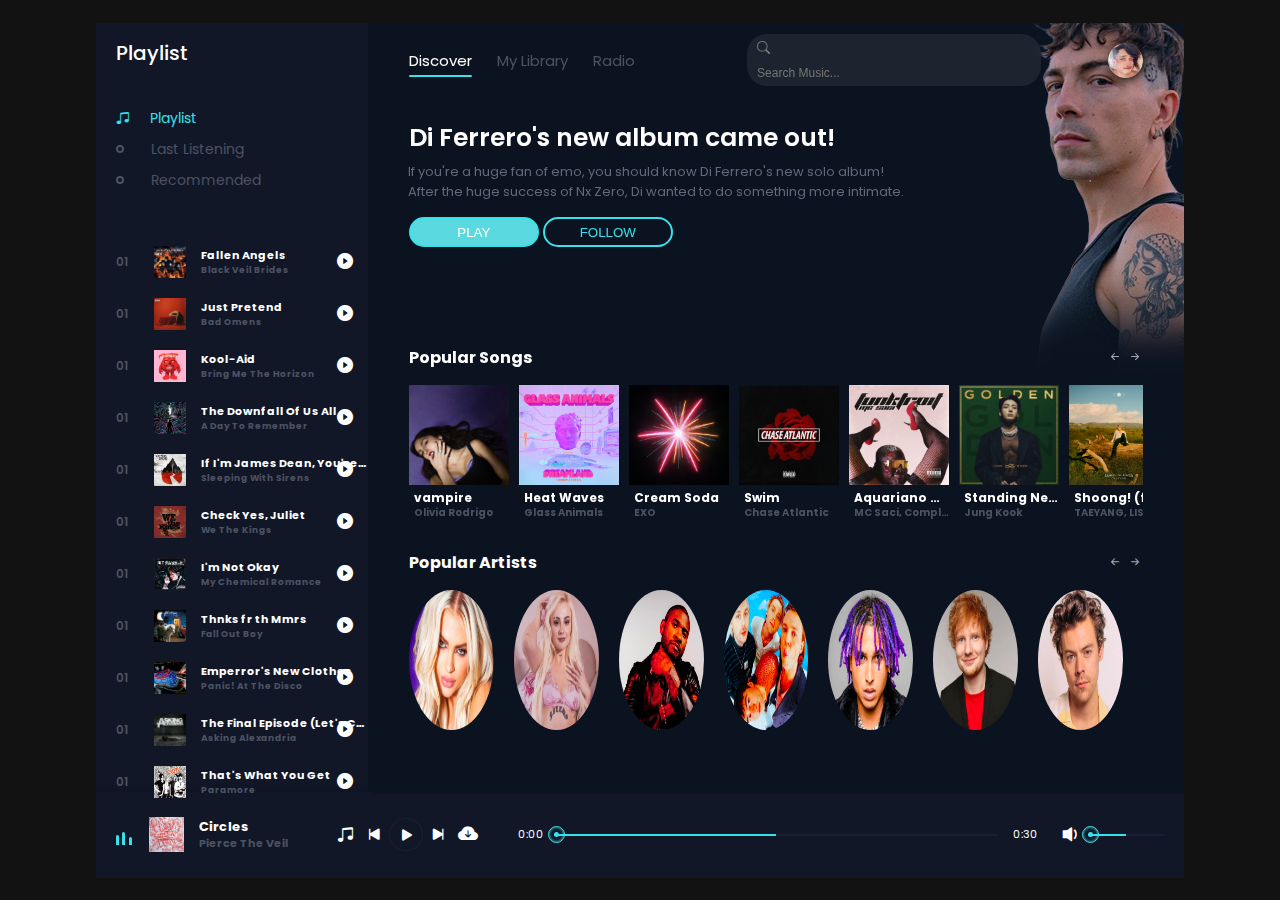
==== index.html @ b05f4ef6 "releasing my first version only with visuals HTML/CSS" ====
<!DOCTYPE html>
<html lang="en">
<head>
    <meta charset="UTF-8">
    <meta name="viewport" content="width=device-width, initial-scale=1.0">
    <link rel="stylesheet" href="https://cdn.jsdelivr.net/npm/bootstrap-icons@1.11.3/font/bootstrap-icons.min.css">
    <link rel="stylesheet" href="style.css">
    <title>Music App</title>
</head>
<body>
        <header>
            <div class="menu_side">
                <h1>Playlist</h1>
                <div class="playlist">
                    <h4 class="active"><span></span><i class="bi bi-music-note-beamed"></i> Playlist</h4>
                    <h4><span></span><i class="bi bi-music-note-beamed"></i> Last Listening</h4>
                    <h4><span></span><i class="bi bi-music-note-beamed"></i> Recommended</h4>
                </div>
                <div class="menu_song">
                    <li class="songItem">
                        <span>01</span>
                        <img src="img/song_1.jpeg" alt="">
                        <h5>Fallen Angels <br>
                            <div class="subtitle">Black Veil Brides</div>
                        </h5>
                        <i class="bi playListPlay bi-play-circle-fill" id="1"></i>
                    </li>
                    <li class="songItem">
                        <span>01</span>
                        <img src="img/song_2.jpeg" alt="">
                        <h5>Just Pretend <br>
                            <div class="subtitle">Bad Omens</div>
                        </h5>
                        <i class="bi playListPlay bi-play-circle-fill" id="2"></i>
                    </li>
                    <li class="songItem">
                        <span>01</span>
                        <img src="img/song_5.webp" alt="">
                        <h5>Kool-Aid <br>
                            <div class="subtitle">Bring Me The Horizon</div>
                        </h5>
                        <i class="bi playListPlay bi-play-circle-fill" id="2"></i>
                    </li>
                    <li class="songItem">
                        <span>01</span>
                        <img src="img/song_6.jpg" alt="">
                        <h5>The Downfall Of Us All <br>
                            <div class="subtitle">A Day To Remember</div>
                        </h5>
                        <i class="bi playListPlay bi-play-circle-fill" id="2"></i>
                    </li>
                    <li class="songItem">
                        <span>01</span>
                        <img src="img/song_7.jpeg" alt="">
                        <h5>If I'm James Dean, You're Audrey Hepburn <br>
                            <div class="subtitle">Sleeping With Sirens</div>
                        </h5>
                        <i class="bi playListPlay bi-play-circle-fill" id="2"></i>
                    </li>
                    <li class="songItem">
                        <span>01</span>
                        <img src="img/song_8.jpg" alt="">
                        <h5>Check Yes, Juliet <br>
                            <div class="subtitle">We The Kings</div>
                        </h5>
                        <i class="bi playListPlay bi-play-circle-fill" id="2"></i>
                    </li>
                    <li class="songItem">
                        <span>01</span>
                        <img src="img/song_9.jpg" alt="">
                        <h5>I'm Not Okay <br>
                            <div class="subtitle">My Chemical Romance</div>
                        </h5>
                        <i class="bi playListPlay bi-play-circle-fill" id="2"></i>
                    </li>
                    <li class="songItem">
                        <span>01</span>
                        <img src="img/song_10.jpeg" alt="">
                        <h5>Thnks fr th Mmrs <br>
                            <div class="subtitle">Fall Out Boy</div>
                        </h5>
                        <i class="bi playListPlay bi-play-circle-fill" id="2"></i>
                    </li>
                    <li class="songItem">
                        <span>01</span>
                        <img src="img/song_11.jpeg" alt="">
                        <h5>Emperror's New Clothes <br>
                            <div class="subtitle">Panic! At The Disco</div>
                        </h5>
                        <i class="bi playListPlay bi-play-circle-fill" id="2"></i>
                    </li>
                    <li class="songItem">
                        <span>01</span>
                        <img src="img/song_12.jpg" alt="">
                        <h5>The Final Episode (Let's Change The Channel) <br>
                            <div class="subtitle">Asking Alexandria</div>
                        </h5>
                        <i class="bi playListPlay bi-play-circle-fill" id="2"></i>
                    </li>
                    <li class="songItem">
                        <span>01</span>
                        <img src="img/song_13.jpg" alt="">
                        <h5>That's What You Get <br>
                            <div class="subtitle">Paramore</div>
                        </h5>
                        <i class="bi playListPlay bi-play-circle-fill" id="2"></i>
                    </li>
                    <li class="songItem">
                        <span>01</span>
                        <img src="img/song_14.jpg" alt="">
                        <h5>I Miss You <br>
                            <div class="subtitle">Blink-182</div>
                        </h5>
                        <i class="bi playListPlay bi-play-circle-fill" id="2"></i>
                    </li>
                    <li class="songItem">
                        <span>01</span>
                        <img src="img/song_15.jpg" alt="">
                        <h5>Weightless <br>
                            <div class="subtitle">All Time Low</div>
                        </h5>
                        <i class="bi playListPlay bi-play-circle-fill" id="2"></i>
                    </li>
                    <li class="songItem">
                        <span>01</span>
                        <img src="img/song_16.png" alt="">
                        <h5>Boom! <br>
                            <div class="subtitle">Simple Plan</div>
                        </h5>
                        <i class="bi playListPlay bi-play-circle-fill" id="2"></i>
                    </li>
                    <li class="songItem">
                        <span>01</span>
                        <img src="img/song_17.jpeg" alt="">
                        <h5>Eu Nunca Fui Embora <br>
                            <div class="subtitle">Fresno</div>
                        </h5>
                        <i class="bi playListPlay bi-play-circle-fill" id="2"></i>
                    </li>
                    <li class="songItem">
                        <span>01</span>
                        <img src="img/song_18.jpg" alt="">
                        <h5>The Drug In Me Is You <br>
                            <div class="subtitle">Falling In Reverse</div>
                        </h5>
                        <i class="bi playListPlay bi-play-circle-fill" id="2"></i>
                    </li>
                    <li class="songItem">
                        <span>01</span>
                        <img src="img/song_19.jpg" alt="">
                        <h5>Lost in Echoes <br>
                            <div class="subtitle">Caskets</div>
                        </h5>
                        <i class="bi playListPlay bi-play-circle-fill" id="2"></i>
                    </li>
                    <li class="songItem">
                        <span>01</span>
                        <img src="img/song_20.jpg" alt="">
                        <h5>F.U <br>
                            <div class="subtitle">Avril Lavigne</div>
                        </h5>
                        <i class="bi playListPlay bi-play-circle-fill" id="2"></i>
                    </li>
                    <li class="songItem">
                        <span>01</span>
                        <img src="img/song_21.jpg" alt="">
                        <h5>Lost <br>
                            <div class="subtitle">Linkin Park</div>
                        </h5>
                        <i class="bi playListPlay bi-play-circle-fill" id="2"></i>
                    </li>
                    <li class="songItem">
                        <span>01</span>
                        <img src="img/song_22.jpeg" alt="">
                        <h5>Holiday <br>
                            <div class="subtitle">Green Day</div>
                        </h5>
                        <i class="bi playListPlay bi-play-circle-fill" id="2"></i>
                    </li>
                </div>
            </div>


            <div class="song_side">
                <nav>
                    <ul>
                        <li>Discover<span></span></li>
                        <li>My Library</li>
                        <li>Radio</li>
                    </ul>
                    <div class="search">
                        <i class="bi bi-search"></i>
                        <input type="text" placeholder="Search Music...">
                    </div>
                    <div class="user">
                        <img src="img/user.png" alt="">
                    </div>
                </nav>
                <div class="content">
                    <h1>Di Ferrero's new album came out! </h1>
                    <p>If you're a huge fan of emo, you should know
                       Di Ferrero's new solo album! <br>
                       After the huge success of Nx Zero, Di wanted to 
                       do something more intimate.
                    </p>
                    <div class="buttons">
                        <button>PLAY</button>
                        <button>FOLLOW</button>
                    </div>
                </div>

                <div class="popular_song">
                    <div class="h4">
                        <h4>Popular Songs</h4>
                        <div class="btn_s">
                            <i class="bi bi-arrow-left-short"></i>
                            <i class="bi bi-arrow-right-short"></i>
                        </div>
                    </div>
                    <div class="pop_song">
                        <li class="songItem">
                            <div class="img_play">                               
                                <img src="img/ps_1.jpg" alt="">
                                <i class="bi playListPlay bi-play-circle-fill" id="2"></i>
                            </div>
                            <h5>vampire<br>
                                <div class="subtitle">Olivia Rodrigo</div>
                            </h5>
                        </li>
                        <li class="songItem">
                            <div class="img_play">                               
                                <img src="img/ps_2.jpeg" alt="">
                                <i class="bi playListPlay bi-play-circle-fill" id="2"></i>
                            </div>
                            <h5>Heat Waves<br>
                                <div class="subtitle">Glass Animals</div>
                            </h5>
                        </li>
                        <li class="songItem">
                            <div class="img_play">                               
                                <img src="img/ps_3.jpg" alt="">
                                <i class="bi playListPlay bi-play-circle-fill" id="2"></i>
                            </div>
                            <h5>Cream Soda <br>
                                <div class="subtitle">EXO</div>
                            </h5>
                        </li>
                        <li class="songItem">
                            <div class="img_play">                               
                                <img src="img/ps_4.jpeg" alt="">
                                <i class="bi playListPlay bi-play-circle-fill" id="2"></i>
                            </div>
                            <h5>Swim<br>
                                <div class="subtitle">Chase Atlantic</div>
                            </h5>
                        </li>
                        <li class="songItem">
                            <div class="img_play">                               
                                <img src="img/ps_5.jpg" alt="">
                                <i class="bi playListPlay bi-play-circle-fill" id="2"></i>
                            </div>
                            <h5>Aquariano Nato<br>
                                <div class="subtitle">MC Saci, Complexo dos Hits, DJ Sammer, Mc Pretchako</div>
                            </h5>
                        </li>
                        <li class="songItem">
                            <div class="img_play">                               
                                <img src="img/ps_6.jpg" alt="">
                                <i class="bi playListPlay bi-play-circle-fill" id="2"></i>
                            </div>
                            <h5>Standing Next to You<br>
                                <div class="subtitle">Jung Kook</div>
                            </h5>
                        </li>
                        <li class="songItem">
                            <div class="img_play">                               
                                <img src="img/ps_7.jpeg" alt="">
                                <i class="bi playListPlay bi-play-circle-fill" id="2"></i>
                            </div>
                            <h5>Shoong! (feat LISA of BLACKPINK)<br>
                                <div class="subtitle">TAEYANG, LISA</div>
                            </h5>
                        </li>
                        <li class="songItem">
                            <div class="img_play">                               
                                <img src="img/ps_8.jpg" alt="">
                                <i class="bi playListPlay bi-play-circle-fill" id="2"></i>
                            </div>
                            <h5>Poeira Estelar<br>
                                <div class="subtitle">Fresno</div>
                            </h5>
                        </li>
                        <li class="songItem">
                            <div class="img_play">                               
                                <img src="img/ps_9.jpeg" alt="">
                                <i class="bi playListPlay bi-play-circle-fill" id="2"></i>
                            </div>
                            <h5>Don't Go Insane<br>
                                <div class="subtitle">DPR IAN</div>
                            </h5>
                        </li>
                        <li class="songItem">
                            <div class="img_play">                               
                                <img src="img/song_2.jpeg" alt="">
                                <i class="bi playListPlay bi-play-circle-fill" id="2"></i>
                            </div>
                            <h5>Like A Villain<br>
                                <div class="subtitle">Bad Omens</div>
                            </h5>
                        </li>
                        <li class="songItem">
                            <div class="img_play">                               
                                <img src="img/song_22.jpeg" alt="">
                                <i class="bi playListPlay bi-play-circle-fill" id="2"></i>
                            </div>
                            <h5>Holiday <br>
                                <div class="subtitle">Green Day</div>
                            </h5>
                        </li>
                        <li class="songItem">
                            <div class="img_play">                               
                                <img src="img/song_22.jpeg" alt="">
                                <i class="bi playListPlay bi-play-circle-fill" id="2"></i>
                            </div>
                            <h5>Holiday <br>
                                <div class="subtitle">Green Day</div>
                            </h5>
                        </li>
                        <li class="songItem">
                            <div class="img_play">                               
                                <img src="img/song_22.jpeg" alt="">
                                <i class="bi playListPlay bi-play-circle-fill" id="2"></i>
                            </div>
                            <h5>Holiday <br>
                                <div class="subtitle">Green Day</div>
                            </h5>
                        </li>
                        <li class="songItem">
                            <div class="img_play">                               
                                <img src="img/song_22.jpeg" alt="">
                                <i class="bi playListPlay bi-play-circle-fill" id="2"></i>
                            </div>
                            <h5>Holiday <br>
                                <div class="subtitle">Green Day</div>
                            </h5>
                        </li>
                    </div>
                </div>
                <div class="popular_artists">
                    <div class="h4">
                        <h4>Popular Artists</h4>
                        <div class="btn_s">
                            <i class="bi bi-arrow-left-short"></i>
                            <i class="bi bi-arrow-right-short"></i>
                        </div>
                    </div>
                    <div class="item">
                        <li>
                            <img src="img/a_1.jpeg.png" alt="">
                        </li>
                        <li>
                            <img src="img/a_2.jpg.png" alt="">
                        </li>
                        <li>
                            <img src="img/a_3.jpg" alt="">
                        </li>
                        <li>
                            <img src="img/a_4.png" alt="">
                        </li>
                        <li>
                            <img src="img/a_5.png" alt="">
                        </li>
                        <li>
                            <img src="img/a_6.png" alt="">
                        </li>
                        <li>
                            <img src="img/a_7.png" alt="">
                        </li>
                    </div>
                </div>
            </div>



            <div class="master_play">
                <div class="wave">
                   <div class="wave1"></div> 
                   <div class="wave1"></div> 
                   <div class="wave1"></div> 
                </div>
                <img src="img/song_26.jpg" alt="" id="poster_master_play">
                <h5 id="title">
                    Circles
                    <div class="subtitle">Pierce The Veil</div>
                </h5>
                <div class="icon">
                    <i class="bi shuffle bi-music-note-beamed">next</i>
                    <i class="bi bi-skip-start-fill"></i>
                    <i class="bi bi-play-fill"></i>
                    <i class="bi bi-skip-end-fill"></i>
                    <i class="bi bi-cloud-arrow-down-fill" id="download_music"></i>
                </div>
                <span id="currentStart">0:00</span>
                <div class="bar">
                    <input type="range" id="seek" min="0" max="100">
                    <div class="bar2" id="bar2"></div>
                    <div class="dot"></div>
                </div>
                <span id="currentEnd">0:30</span>
                <div class="vol">
                    <i class="bi bi-volume-down-fill" id="vol_icon"></i>
                    <input type="range" min="0" max="100" id="vol">
                    <div class="vol_bar"></div>
                    <div class="dot" id="vol_dot"></div>
                </div>
            </div>

        </header>
        <script src="app.js"></script>
</body>
</html>
---- style.css ----
/* Google Font 'Poppins' */

@import url('https://fonts.googleapis.com/css2?family=Poppins:ital,wght@0,100;0,200;0,300;0,400;0,500;0,600;0,700;0,800;0,900;1,100;1,200;1,300;1,400;1,500;1,600;1,700;1,800;1,900&display=swap');
* {
    padding: 0;
    margin: 0;
    box-sizing: border-box;
}

body {
    font-family: 'Poppins', sans-serif;
    width: 100%;
    height: 100vh;
    background: #121213;
    display: grid;
    place-items: center;
}

header {
    position: relative;
    width: 85%;
    height: 95%;
    /* border: 1px solid #fff; */
    display: flex;
    flex-wrap: wrap;
    overflow: hidden;
}

header .menu_side, .song_side {
    width: 25%;
    height: 90%;
    /* border: 1px solid #fff; */
    background: #111727;
    box-shadow: 5px 0px 2px #090f1f;
    color: #fff;
}

header .song_side {
    width: 75%;
    background: #0b1320;
}

header .master_play {
    width: 100%;
    height: 10%;
    /* border: 1px solid #fff; */
    background: #111727;
    box-shadow: 0px 3px 8px #090f1f;
}

header .menu_side h1 {
    font-size: 20px;
    margin: 15px 0px 0px 20px;
    font-weight: 500;
}

header .menu_side .playlist {
    margin: 40px 0px 0px 20px;
}

header .menu_side .playlist h4 {
    font-size: 14px;
    font-weight: 400;
    padding-bottom: 10px;
    color: #4c5262;
    cursor: pointer;
    display: flex;
    align-items: center;
    transition: .3s linear;
}

header .menu_side .playlist h4:hover {
    color: #fff;
}

header .menu_side .playlist h4 span {
    position: relative;
    margin-right: 35px;
}

header .menu_side .playlist h4 span::before {
    content: '';
    position: absolute;
    width: 4px;
    height: 4px;
    border: 2px solid #4c5262;
    border-radius: 50%;
    top: -4px;
    transition: .3s linear;
}

header .menu_side .playlist h4:hover span::before {
   border: 2px solid #fff;
}

header .menu_side .playlist h4 .bi {
   display: none;
}

header .menu_side .playlist .active {
   color: #36e2ec;
}

header .menu_side .playlist .active span {
   display: none;
}

header .menu_side .playlist .active .bi {
   display: flex;
   margin-right: 20px;
}

header .menu_side .menu_song {
   width: 100%;
   height: 560px;
   /* border: 1px solid #fff; */
   margin-top: 40px;
   overflow: auto;
}

header .menu_side .menu_song::-webkit-scrollbar {
    display: none;
}

header .menu_side .menu_song li {
   list-style-type: none;
   position: relative;
   padding: 5px 0px 5px 20px;
   display: flex;
   align-items: center;
   margin-bottom: 10px;
   cursor: pointer;
   transition: .3s linear;
}

header .menu_side .menu_song li:hover {
    background: rgb(105, 105, 105, .1);
}

header .menu_side .menu_song li span {
    font-size: 12px;
    font-weight: 600;
    color: #4c5262;
}

header .menu_side .menu_song li img {
    width: 32px;
    height: 32px;
    margin-left: 25px;
}

header .menu_side .menu_song li h5 {
    font-size: 11px;
    margin-left: 15px;
    width: 170px;
    /* border: 1px solid #fff; */
    overflow: hidden;
    text-overflow: ellipsis;
    white-space: nowrap;
}

header .menu_side .menu_song li h5 .subtitle {
    font-size: 9px;
    color: #4c5262;
}

header .menu_side .menu_song li .bi {
    position: absolute;
    right: 15px;
}

header .master_play {
    display: flex;
    align-items: center;
    padding: 0px 20px;
}

header .master_play .wave {
    width: 30px;
    height: 30px;
    /* border: 1px solid #fff; */
    padding-bottom: 5px;
    display: flex;
    align-items: flex-end;
    margin-right: 10px;
}

header .master_play .wave .wave1 {
    width: 3px ;
    height: 10px;
    background: #36e2ec;
    margin-right: 3px;
    border-radius: 10px 10px 0px 0px;
    animation: unset;
}

header .master_play .wave .wave1:nth-child(2) {
    height: 13px;
    margin-right: 3.5px;
    animation-delay: .4s;
}

header .master_play .wave .wave1:nth-child(3) {
    height: 8px;
    animation-delay: .8s;
}


/* javascript classes */

header .master_play .active1 .wave1 {
    animation: wave .5s linear infinite;
}

header .master_play .active1 .wave1:nth-child(2) {
    animation-delay: .4s;
}

header .master_play .active1 .wave1:nth-child(3) {
    animation-delay: .8s;
}

@keyframes wave {
    0% {
        height: 10px;
    }
    50% {
        height: 15px;
    }
    100% {
        height: 10px;
    }
}

header .master_play img {
    width: 35px;
    height: 35px;
}

header .master_play h5 {
   width: 130px;
   /* border: 1px solid #fff; */
   margin-left: 15px;
   color: #fff;
   line-height: 17px;
   overflow: hidden;
   text-overflow: ellipsis;
   white-space: nowrap;
   font-size: 13px;
}

header .master_play h5 .subtitle {
    font-size: 11px;
    color: #4c5262;
    width: 100%;
    overflow: hidden;
    text-overflow: ellipsis;
    white-space: nowrap;
}

header .master_play .icon {
    font-size: 20px;
    color: #fff;
    margin: 0px 20px 0px 40px;
    outline: none;
    display: flex;
    align-items: center;
}

header .master_play .icon .bi {
    cursor: pointer;
    outline: none;
}

header .master_play .icon .shuffle {
    font-size: 17px;
    margin-right: 10px;
    width: 17px;
    overflow: hidden;
    display: flex;
    align-items: center;
}

header .master_play .icon #download_music {
    font-size: 20px;
    margin-left: 10px;
}

header .master_play .icon .bi:nth-child(3) {
    border: 1px solid rgba(124, 124, 124, 0.1);
    border-radius: 50%;
    padding: 1px 5px 0px 7px;
    margin: 0px 5px;
}

header .master_play span {
    color: #fff;
    width: 32px;
    /* border: 1px solid #fff; */
    font-size: 11px;
    font-weight: 400;
}

header .master_play #currentStart {
    margin: 0px 0px 0px 20px;
}

header .master_play .bar {
    position: relative;
    width: 56%;
    height: 2px;
    background: rgb(105, 105, 105, .1);
    margin: 0px 15px 0px 10px;
}

header .master_play .bar .bar2 {
    position: absolute;
    background: #36e2ec;
    width: 50%;
    height: 100%;
    top: 0;
    transition: 1s linear;
}

header .master_play .bar .dot {
    position: absolute;
    width: 5px;
    height: 5px;background: #36e2ec;
    border-radius: 50%;
    left: 0%;
    top: -1.5px;
    transition: 1s linear;
}

header .master_play .bar .dot::before {
    content: '';
    position: absolute;
    width: 15px;
    height: 15px;
    border: 1px solid #36e2ec;
    border-radius: 50%;
    left: -6.5px;
    top: -6.3px;
    box-shadow: inset 0px 0px 3px #36e2ec;   
}

header .master_play .bar input {
    position: absolute;
    width: 100%;
    top: -7px;
    left: 0;
    cursor: pointer;
    z-index: 99999999;
    /* transition: 3s linear;   */
    opacity: 0;
}

header .master_play .vol {
    position: relative;
    width: 100px;
    height: 2px;
    background: rgb(105, 105, 170, .1);
    margin-left: 50px;
}

header .master_play .vol .bi {
    position: absolute;
    color: #fff;
    font-size: 25px;
    top: -17px;
    left: -30px;
}

header .master_play .vol input {
    position: absolute;
    width: 100%;
    top: -8px;
    left: 0;
    cursor: pointer;
    z-index: 99999999;
    opacity: 0;
}

header .master_play .vol .vol_bar {
    position: absolute;
    background: #36e2ec;
    width: 50%;
    height: 100%;
    top: 0;
    transition: 1s linear;
}

header .master_play .vol .dot {
    position: absolute;
    width: 5px;
    height: 5px;background: #36e2ec;
    border-radius: 50%;
    left: 0%;
    top: -1.5px;
    transition: 1s linear;
}

header .master_play .vol .dot::before {
    content: '';
    position: absolute;
    width: 15px;
    height: 15px;
    border: 1px solid #36e2ec;
    border-radius: 50%;
    left: -6px;
    top: -6.3px;
    box-shadow: inset 0px 0px 3px #36e2ec;
}
header .song_side {
    z-index: 2;
}

header .song_side::before {
    content: '';
    position: absolute;
    width: 100%;
    height: 350px;
    background: url('img/bbg.png');
    z-index: -1;
}

header .song_side nav {
    width: 90%;
    height: 10%;
    /* border: 1px solid #fff; */
    margin: auto;
    display: flex;
    align-items: center;
    justify-content: space-between;
}

header .song_side nav ul {
    display: flex;
    
}

header .song_side nav ul li {
    list-style: none;
    position: relative;
    font-size: 15px;
    color: #4c5262;
    margin-right: 25px;
    cursor: pointer;
    transition: .3s linear;
}

header .song_side nav ul li:hover {
    color: #fff;
}

header .song_side nav ul li:nth-child(1) {
    color: #fff;
}

header .song_side nav ul li span {
    position: absolute;
    width: 100%;
    height: 2.5px;
    background: #36e2ec;
    bottom: -5px;
    left: 0;
    border-radius: 20px;
}

header .song_side nav .search {
    position: relative;
    width: 40%;
    padding: 1px 10px;
    border-radius: 20px;
    /* border: 1px solid #fff; */
    color: gray;
    bottom: 1.5px;
}

header .song_side nav .search::before {
    content: '';
    position: absolute;
    width: 100%;
    height: 100%;
    background: rgb(184, 184, 184, .1);
    border-radius: 20px;
    backdrop-filter: blur(5px);
    z-index: -1;
}

header .song_side nav .search .bi {
    font-size: 13px;
    padding: 3px 0px 0px 10px;
}

header .song_side nav .search input {
    width: 380px;
    background: none;
    border: none;
    outline: none;
    padding: 0px 10px;
    color: #fff;
    font-size: 12px;
}

header .song_side nav .user {
    position: relative;
    width: 35px;
    height: 35px;
    /* border: 1px solid #fff; */
    border-radius: 50%;
    cursor: pointer;
}

header .song_side nav .user img {
    width: 100%;
    height: 100%;
    border-radius: 50%;
    box-shadow: 2px 2px 8px #121213;
}

header .song_side .content {
    width: 90%;
    height: 30%;
    /* border: 1px solid #fff; */
    margin: auto;
    padding-top: 20px;
}

header .song_side .content h1 {
    font-size: 25px;
    font-weight: 600;
}

header .song_side .content p {
    font-size: 13px;
    font-weight: 400;
    color: #62697c;
    margin: 5px;
    margin-left: -0.5px;
}

header .song_side .content .buttons {
    margin-top: 15px;   
}

header .song_side .content .buttons button {
    width: 130px;
    height: 30px;
    border: 2px solid #36e2ec;
    outline: none;
    border-radius: 20px;
    background: #5adae0;
    color: #fff;
    cursor: pointer;
    transition: .3s linear;
}

header .song_side .content .buttons button:hover {
    background: none;
    color: #36e2ec;
}

header .song_side .content .buttons button:nth-child(2) {
    background: none;
    color: #36e2ec;
}

header .song_side .content .buttons button:nth-child(2):hover {
    background: #36e2ec;
    color: #fff;
}

header .song_side .popular_song {
    width: 90%;
    height: auto;
    margin:auto;
    margin-top: 15px;
    /* border: 1px solid #fff; */
}

header .song_side .popular_song .h4 {
    display: flex;
    align-items: center;
    justify-content: space-between;
}

header .song_side .popular_song .h4 .bi {
    color: #a4a8b4;
    cursor: pointer;
    transition: .3s linear;
}

header .song_side .popular_song .h4 .bi:hover {
    color: #fff;
}

header .song_side .popular_song .pop_song {
    width: 100%;
    height: 150px;
    margin-top: 15px;
    display: flex;
    /* border: 1px solid #fff; */
    overflow: auto;
    scroll-behavior: smooth;
}

header .song_side .popular_song .pop_song::-webkit-scrollbar {
    display: none;
}

header .song_side .popular_song .pop_song li {
    min-width: 100px;
    height: 140px;
    list-style-type: none;
    margin-right: 10px;
    transition: .3s linear;
}

header .song_side .popular_song .pop_song li:hover {
    background: rgb(105, 105, 170, .1);
}

header .song_side .popular_song .pop_song li .img_play {
    position: relative;
    width: 100px;
    height: 100px;
    display: flex;
    align-items: center;
    justify-content: center;
}

header .song_side .popular_song .pop_song li .img_play img {
    width: 100%;
    height: 100%;
}

header .song_side .popular_song .pop_song li .img_play .bi {
    position: absolute;
    font-size: 20px;
    cursor: pointer;
    transition: .3s linear;
    opacity: 0;
}

header .song_side .popular_song .pop_song li:hover .img_play .bi {
    opacity: 1;
}

header .song_side .popular_song .pop_song li h5 {
    padding: 5px 0px 0px 5px;
    line-height: 15px;
    font-size: 12px;
    width: 100px;
    overflow: hidden;
    white-space: nowrap;
    text-overflow: ellipsis;
}

header .song_side .popular_song .pop_song li h5 .subtitle {
    font-size: 10px;
    overflow: hidden;
    white-space: nowrap;
    text-overflow: ellipsis;
    color: #4c5262;
}

header .song_side .popular_artists {
    width: 90%;
    height: auto;
    /* border: 1px solid #fff; */
    margin: auto;
    margin-top: 15px;
}

header .song_side .popular_artists .h4 {
    display: flex;
    align-items: center;
    justify-content: space-between;
}

header .song_side .popular_artists .h4 .bi {
    color: #a4a8b4;
    cursor: pointer;
    transition: .3s linear;
}

header .song_side .popular_artists .h4 .bi:hover {
    color: #fff;
}

header .song_side .popular_artists .item {
    width: 100%;
    height: 150px;
    margin-top: 15px;
    display: flex;
    overflow: auto;
    /* border: 1px solid #fff; */
    scroll-behavior: smooth;
}

header .song_side .popular_artists .item::-webkit-scrollbar {
    display: none;
}

header .song_side .popular_artists .item li {
    list-style-type: none;
    position: relative;
    width: 140px;
    height: 140px;
    border-radius: 50%;
    margin-right: 20px;
    cursor: pointer;
}

header .song_side .popular_artists .item li img {
    width: 100%;
    height: 100%;
    border-radius: 50%;
}
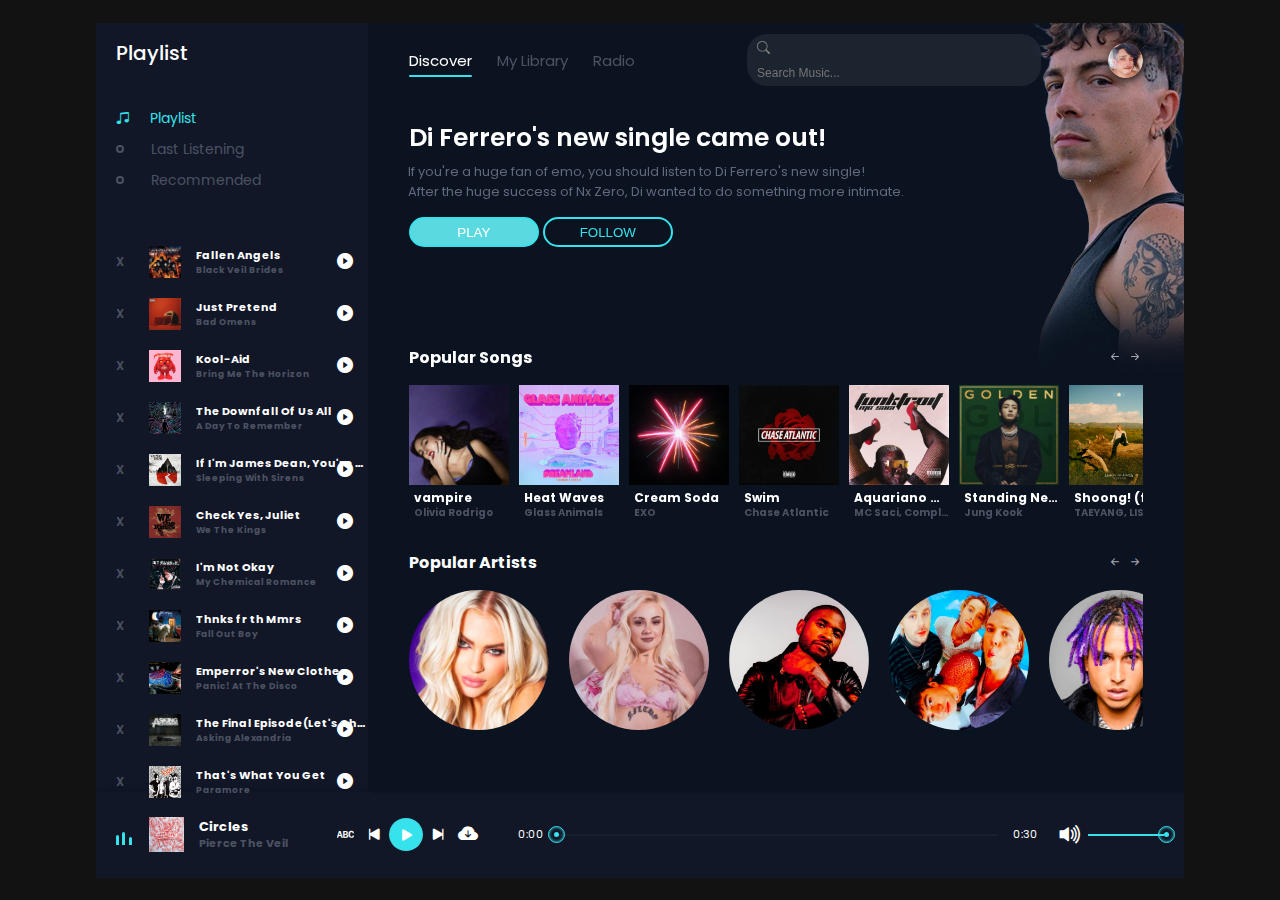
==== commit 8fcae05e: "adding interactions to music broadcaster layout and a new home screen with login and register forms" ====
--- a/index.html
+++ b/index.html
@@ -5,7 +5,7 @@
     <meta name="viewport" content="width=device-width, initial-scale=1.0">
     <link rel="stylesheet" href="https://cdn.jsdelivr.net/npm/bootstrap-icons@1.11.3/font/bootstrap-icons.min.css">
     <link rel="stylesheet" href="style.css">
-    <title>Music App</title>
+    <title>Web Player</title>
 </head>
 <body>
         <header>
@@ -18,164 +18,164 @@
                 </div>
                 <div class="menu_song">
                     <li class="songItem">
-                        <span>01</span>
-                        <img src="img/song_1.jpeg" alt="">
+                        <span>X</span>
+                        <img src="img/song_1.jpg" alt="">
                         <h5>Fallen Angels <br>
                             <div class="subtitle">Black Veil Brides</div>
                         </h5>
                         <i class="bi playListPlay bi-play-circle-fill" id="1"></i>
                     </li>
                     <li class="songItem">
-                        <span>01</span>
-                        <img src="img/song_2.jpeg" alt="">
+                        <span>X</span>
+                        <img src="img/song_2.jpg" alt="">
                         <h5>Just Pretend <br>
                             <div class="subtitle">Bad Omens</div>
                         </h5>
                         <i class="bi playListPlay bi-play-circle-fill" id="2"></i>
                     </li>
                     <li class="songItem">
-                        <span>01</span>
-                        <img src="img/song_5.webp" alt="">
+                        <span>X</span>
+                        <img src="img/song_3.jpg" alt="">
                         <h5>Kool-Aid <br>
                             <div class="subtitle">Bring Me The Horizon</div>
                         </h5>
-                        <i class="bi playListPlay bi-play-circle-fill" id="2"></i>
-                    </li>
-                    <li class="songItem">
-                        <span>01</span>
-                        <img src="img/song_6.jpg" alt="">
+                        <i class="bi playListPlay bi-play-circle-fill" id="3"></i>
+                    </li>
+                    <li class="songItem">
+                        <span>X</span>
+                        <img src="img/song_4.jpg" alt="">
                         <h5>The Downfall Of Us All <br>
                             <div class="subtitle">A Day To Remember</div>
                         </h5>
-                        <i class="bi playListPlay bi-play-circle-fill" id="2"></i>
-                    </li>
-                    <li class="songItem">
-                        <span>01</span>
-                        <img src="img/song_7.jpeg" alt="">
+                        <i class="bi playListPlay bi-play-circle-fill" id="4"></i>
+                    </li>
+                    <li class="songItem">
+                        <span>X</span>
+                        <img src="img/song_5.jpg" alt="">
                         <h5>If I'm James Dean, You're Audrey Hepburn <br>
                             <div class="subtitle">Sleeping With Sirens</div>
                         </h5>
-                        <i class="bi playListPlay bi-play-circle-fill" id="2"></i>
-                    </li>
-                    <li class="songItem">
-                        <span>01</span>
-                        <img src="img/song_8.jpg" alt="">
+                        <i class="bi playListPlay bi-play-circle-fill" id="5"></i>
+                    </li>
+                    <li class="songItem">
+                        <span>X</span>
+                        <img src="img/song_6.jpg" alt="">
                         <h5>Check Yes, Juliet <br>
                             <div class="subtitle">We The Kings</div>
                         </h5>
-                        <i class="bi playListPlay bi-play-circle-fill" id="2"></i>
-                    </li>
-                    <li class="songItem">
-                        <span>01</span>
-                        <img src="img/song_9.jpg" alt="">
+                        <i class="bi playListPlay bi-play-circle-fill" id="6"></i>
+                    </li>
+                    <li class="songItem">
+                        <span>X</span>
+                        <img src="img/song_7.jpg" alt="">
                         <h5>I'm Not Okay <br>
                             <div class="subtitle">My Chemical Romance</div>
                         </h5>
-                        <i class="bi playListPlay bi-play-circle-fill" id="2"></i>
-                    </li>
-                    <li class="songItem">
-                        <span>01</span>
-                        <img src="img/song_10.jpeg" alt="">
+                        <i class="bi playListPlay bi-play-circle-fill" id="7"></i>
+                    </li>
+                    <li class="songItem">
+                        <span>X</span>
+                        <img src="img/song_8.jpg" alt="">
                         <h5>Thnks fr th Mmrs <br>
                             <div class="subtitle">Fall Out Boy</div>
                         </h5>
-                        <i class="bi playListPlay bi-play-circle-fill" id="2"></i>
-                    </li>
-                    <li class="songItem">
-                        <span>01</span>
-                        <img src="img/song_11.jpeg" alt="">
+                        <i class="bi playListPlay bi-play-circle-fill" id="8"></i>
+                    </li>
+                    <li class="songItem">
+                        <span>X</span>
+                        <img src="img/song_9.jpg" alt="">
                         <h5>Emperror's New Clothes <br>
                             <div class="subtitle">Panic! At The Disco</div>
                         </h5>
-                        <i class="bi playListPlay bi-play-circle-fill" id="2"></i>
-                    </li>
-                    <li class="songItem">
-                        <span>01</span>
-                        <img src="img/song_12.jpg" alt="">
+                        <i class="bi playListPlay bi-play-circle-fill" id="9"></i>
+                    </li>
+                    <li class="songItem">
+                        <span>X</span>
+                        <img src="img/song_10.jpg" alt="">
                         <h5>The Final Episode (Let's Change The Channel) <br>
                             <div class="subtitle">Asking Alexandria</div>
                         </h5>
-                        <i class="bi playListPlay bi-play-circle-fill" id="2"></i>
-                    </li>
-                    <li class="songItem">
-                        <span>01</span>
-                        <img src="img/song_13.jpg" alt="">
+                        <i class="bi playListPlay bi-play-circle-fill" id="10"></i>
+                    </li>
+                    <li class="songItem">
+                        <span>X</span>
+                        <img src="img/song_11.jpg" alt="">
                         <h5>That's What You Get <br>
                             <div class="subtitle">Paramore</div>
                         </h5>
-                        <i class="bi playListPlay bi-play-circle-fill" id="2"></i>
-                    </li>
-                    <li class="songItem">
-                        <span>01</span>
-                        <img src="img/song_14.jpg" alt="">
+                        <i class="bi playListPlay bi-play-circle-fill" id="11"></i>
+                    </li>
+                    <li class="songItem">
+                        <span>X</span>
+                        <img src="img/song_12.jpg" alt="">
                         <h5>I Miss You <br>
                             <div class="subtitle">Blink-182</div>
                         </h5>
-                        <i class="bi playListPlay bi-play-circle-fill" id="2"></i>
-                    </li>
-                    <li class="songItem">
-                        <span>01</span>
-                        <img src="img/song_15.jpg" alt="">
+                        <i class="bi playListPlay bi-play-circle-fill" id="12"></i>
+                    </li>
+                    <li class="songItem">
+                        <span>X</span>
+                        <img src="img/song_13.jpg" alt="">
                         <h5>Weightless <br>
                             <div class="subtitle">All Time Low</div>
                         </h5>
-                        <i class="bi playListPlay bi-play-circle-fill" id="2"></i>
-                    </li>
-                    <li class="songItem">
-                        <span>01</span>
-                        <img src="img/song_16.png" alt="">
+                        <i class="bi playListPlay bi-play-circle-fill" id="13"></i>
+                    </li>
+                    <li class="songItem">
+                        <span>X</span>
+                        <img src="img/song_14.jpg" alt="">
                         <h5>Boom! <br>
                             <div class="subtitle">Simple Plan</div>
                         </h5>
-                        <i class="bi playListPlay bi-play-circle-fill" id="2"></i>
-                    </li>
-                    <li class="songItem">
-                        <span>01</span>
-                        <img src="img/song_17.jpeg" alt="">
+                        <i class="bi playListPlay bi-play-circle-fill" id="14"></i>
+                    </li>
+                    <li class="songItem">
+                        <span>X</span>
+                        <img src="img/song_15.jpg" alt="">
                         <h5>Eu Nunca Fui Embora <br>
                             <div class="subtitle">Fresno</div>
                         </h5>
-                        <i class="bi playListPlay bi-play-circle-fill" id="2"></i>
-                    </li>
-                    <li class="songItem">
-                        <span>01</span>
-                        <img src="img/song_18.jpg" alt="">
+                        <i class="bi playListPlay bi-play-circle-fill" id="15"></i>
+                    </li>
+                    <li class="songItem">
+                        <span>X</span>
+                        <img src="img/song_16.jpg" alt="">
                         <h5>The Drug In Me Is You <br>
                             <div class="subtitle">Falling In Reverse</div>
                         </h5>
-                        <i class="bi playListPlay bi-play-circle-fill" id="2"></i>
-                    </li>
-                    <li class="songItem">
-                        <span>01</span>
-                        <img src="img/song_19.jpg" alt="">
+                        <i class="bi playListPlay bi-play-circle-fill" id="16"></i>
+                    </li>
+                    <li class="songItem">
+                        <span>X</span>
+                        <img src="img/song_17.jpg" alt="">
                         <h5>Lost in Echoes <br>
                             <div class="subtitle">Caskets</div>
                         </h5>
-                        <i class="bi playListPlay bi-play-circle-fill" id="2"></i>
-                    </li>
-                    <li class="songItem">
-                        <span>01</span>
-                        <img src="img/song_20.jpg" alt="">
+                        <i class="bi playListPlay bi-play-circle-fill" id="17"></i>
+                    </li>
+                    <li class="songItem">
+                        <span>X</span>
+                        <img src="img/song_18.jpg" alt="">
                         <h5>F.U <br>
                             <div class="subtitle">Avril Lavigne</div>
                         </h5>
-                        <i class="bi playListPlay bi-play-circle-fill" id="2"></i>
-                    </li>
-                    <li class="songItem">
-                        <span>01</span>
-                        <img src="img/song_21.jpg" alt="">
+                        <i class="bi playListPlay bi-play-circle-fill" id="18"></i>
+                    </li>
+                    <li class="songItem">
+                        <span>X</span>
+                        <img src="img/song_19.jpg" alt="">
                         <h5>Lost <br>
                             <div class="subtitle">Linkin Park</div>
                         </h5>
-                        <i class="bi playListPlay bi-play-circle-fill" id="2"></i>
-                    </li>
-                    <li class="songItem">
-                        <span>01</span>
-                        <img src="img/song_22.jpeg" alt="">
+                        <i class="bi playListPlay bi-play-circle-fill" id="19"></i>
+                    </li>
+                    <li class="songItem">
+                        <span>X</span>
+                        <img src="img/song_20.jpg" alt="">
                         <h5>Holiday <br>
                             <div class="subtitle">Green Day</div>
                         </h5>
-                        <i class="bi playListPlay bi-play-circle-fill" id="2"></i>
+                        <i class="bi playListPlay bi-play-circle-fill" id="20"></i>
                     </li>
                 </div>
             </div>
@@ -197,15 +197,15 @@
                     </div>
                 </nav>
                 <div class="content">
-                    <h1>Di Ferrero's new album came out! </h1>
-                    <p>If you're a huge fan of emo, you should know
-                       Di Ferrero's new solo album! <br>
+                    <h1>Di Ferrero's new single came out! </h1>
+                    <p>If you're a huge fan of emo, you should listen to
+                       Di Ferrero's new single! <br>
                        After the huge success of Nx Zero, Di wanted to 
                        do something more intimate.
                     </p>
                     <div class="buttons">
-                        <button>PLAY</button>
-                        <button>FOLLOW</button>
+                        <button id="playNewsButton">PLAY</button>
+                        <button id="followButton">FOLLOW</button>
                     </div>
                 </div>
 
@@ -213,15 +213,15 @@
                     <div class="h4">
                         <h4>Popular Songs</h4>
                         <div class="btn_s">
-                            <i class="bi bi-arrow-left-short"></i>
-                            <i class="bi bi-arrow-right-short"></i>
+                            <i class="bi bi-arrow-left-short" id="pop_song_left"></i>
+                            <i class="bi bi-arrow-right-short" id="pop_song_right"></i>
                         </div>
                     </div>
-                    <div class="pop_song">
-                        <li class="songItem">
-                            <div class="img_play">                               
-                                <img src="img/ps_1.jpg" alt="">
-                                <i class="bi playListPlay bi-play-circle-fill" id="2"></i>
+                    <div class="p_item pop_song">
+                        <li class="songItem">
+                            <div class="img_play">                               
+                                <img src="img/song_21.jpg" alt="">
+                                <i class="bi playListPlay bi-play-circle-fill" id="21"></i>
                             </div>
                             <h5>vampire<br>
                                 <div class="subtitle">Olivia Rodrigo</div>
@@ -229,8 +229,8 @@
                         </li>
                         <li class="songItem">
                             <div class="img_play">                               
-                                <img src="img/ps_2.jpeg" alt="">
-                                <i class="bi playListPlay bi-play-circle-fill" id="2"></i>
+                                <img src="img/song_22.jpg" alt="">
+                                <i class="bi playListPlay bi-play-circle-fill" id="22"></i>
                             </div>
                             <h5>Heat Waves<br>
                                 <div class="subtitle">Glass Animals</div>
@@ -238,8 +238,8 @@
                         </li>
                         <li class="songItem">
                             <div class="img_play">                               
-                                <img src="img/ps_3.jpg" alt="">
-                                <i class="bi playListPlay bi-play-circle-fill" id="2"></i>
+                                <img src="img/song_23.jpg" alt="">
+                                <i class="bi playListPlay bi-play-circle-fill" id="23"></i>
                             </div>
                             <h5>Cream Soda <br>
                                 <div class="subtitle">EXO</div>
@@ -247,8 +247,8 @@
                         </li>
                         <li class="songItem">
                             <div class="img_play">                               
-                                <img src="img/ps_4.jpeg" alt="">
-                                <i class="bi playListPlay bi-play-circle-fill" id="2"></i>
+                                <img src="img/song_24.jpg" alt="">
+                                <i class="bi playListPlay bi-play-circle-fill" id="24"></i>
                             </div>
                             <h5>Swim<br>
                                 <div class="subtitle">Chase Atlantic</div>
@@ -256,8 +256,8 @@
                         </li>
                         <li class="songItem">
                             <div class="img_play">                               
-                                <img src="img/ps_5.jpg" alt="">
-                                <i class="bi playListPlay bi-play-circle-fill" id="2"></i>
+                                <img src="img/song_25.jpg" alt="">
+                                <i class="bi playListPlay bi-play-circle-fill" id="25"></i>
                             </div>
                             <h5>Aquariano Nato<br>
                                 <div class="subtitle">MC Saci, Complexo dos Hits, DJ Sammer, Mc Pretchako</div>
@@ -265,8 +265,8 @@
                         </li>
                         <li class="songItem">
                             <div class="img_play">                               
-                                <img src="img/ps_6.jpg" alt="">
-                                <i class="bi playListPlay bi-play-circle-fill" id="2"></i>
+                                <img src="img/song_26.jpg" alt="">
+                                <i class="bi playListPlay bi-play-circle-fill" id="26"></i>
                             </div>
                             <h5>Standing Next to You<br>
                                 <div class="subtitle">Jung Kook</div>
@@ -274,8 +274,8 @@
                         </li>
                         <li class="songItem">
                             <div class="img_play">                               
-                                <img src="img/ps_7.jpeg" alt="">
-                                <i class="bi playListPlay bi-play-circle-fill" id="2"></i>
+                                <img src="img/song_27.jpg" alt="">
+                                <i class="bi playListPlay bi-play-circle-fill" id="27"></i>
                             </div>
                             <h5>Shoong! (feat LISA of BLACKPINK)<br>
                                 <div class="subtitle">TAEYANG, LISA</div>
@@ -283,8 +283,8 @@
                         </li>
                         <li class="songItem">
                             <div class="img_play">                               
-                                <img src="img/ps_8.jpg" alt="">
-                                <i class="bi playListPlay bi-play-circle-fill" id="2"></i>
+                                <img src="img/song_28.jpg" alt="">
+                                <i class="bi playListPlay bi-play-circle-fill" id="28"></i>
                             </div>
                             <h5>Poeira Estelar<br>
                                 <div class="subtitle">Fresno</div>
@@ -292,8 +292,8 @@
                         </li>
                         <li class="songItem">
                             <div class="img_play">                               
-                                <img src="img/ps_9.jpeg" alt="">
-                                <i class="bi playListPlay bi-play-circle-fill" id="2"></i>
+                                <img src="img/song_29.jpg" alt="">
+                                <i class="bi playListPlay bi-play-circle-fill" id="29"></i>
                             </div>
                             <h5>Don't Go Insane<br>
                                 <div class="subtitle">DPR IAN</div>
@@ -301,8 +301,8 @@
                         </li>
                         <li class="songItem">
                             <div class="img_play">                               
-                                <img src="img/song_2.jpeg" alt="">
-                                <i class="bi playListPlay bi-play-circle-fill" id="2"></i>
+                                <img src="img/song_30.jpg" alt="">
+                                <i class="bi playListPlay bi-play-circle-fill" id="30"></i>
                             </div>
                             <h5>Like A Villain<br>
                                 <div class="subtitle">Bad Omens</div>
@@ -310,8 +310,35 @@
                         </li>
                         <li class="songItem">
                             <div class="img_play">                               
-                                <img src="img/song_22.jpeg" alt="">
-                                <i class="bi playListPlay bi-play-circle-fill" id="2"></i>
+                                <img src="img/song_31.jpg" alt="">
+                                <i class="bi playListPlay bi-play-circle-fill" id="31"></i>
+                            </div>
+                            <h5>Circles <br>
+                                <div class="subtitle">Pierce The Veil</div>
+                            </h5>
+                        </li>
+                        <li class="songItem NewSingle">
+                            <div class="img_play">                               
+                                <img src="img/song_32.jpg" alt="">
+                                <i class="bi playListPlay bi-play-circle-fill" id="32"></i>
+                            </div>
+                            <h5>UMA BAD UMA FARRA <br>
+                                <div class="subtitle">Di Ferrero</div>
+                            </h5>
+                        </li>
+                        <li class="songItem">
+                            <div class="img_play">                               
+                                <img src="img/song_33.jpg" alt="">
+                                <i class="bi playListPlay bi-play-circle-fill" id="33"></i>
+                            </div>
+                            <h5>Midas Touch <br>
+                                <div class="subtitle">KISS OF LIFE</div>
+                            </h5>
+                        </li>
+                        <li class="songItem">
+                            <div class="img_play">                               
+                                <img src="img/song_20.jpg" alt="">
+                                <i class="bi playListPlay bi-play-circle-fill" id="34"></i>
                             </div>
                             <h5>Holiday <br>
                                 <div class="subtitle">Green Day</div>
@@ -319,8 +346,8 @@
                         </li>
                         <li class="songItem">
                             <div class="img_play">                               
-                                <img src="img/song_22.jpeg" alt="">
-                                <i class="bi playListPlay bi-play-circle-fill" id="2"></i>
+                                <img src="img/song_20.jpg" alt="">
+                                <i class="bi playListPlay bi-play-circle-fill" id="35"></i>
                             </div>
                             <h5>Holiday <br>
                                 <div class="subtitle">Green Day</div>
@@ -328,17 +355,8 @@
                         </li>
                         <li class="songItem">
                             <div class="img_play">                               
-                                <img src="img/song_22.jpeg" alt="">
-                                <i class="bi playListPlay bi-play-circle-fill" id="2"></i>
-                            </div>
-                            <h5>Holiday <br>
-                                <div class="subtitle">Green Day</div>
-                            </h5>
-                        </li>
-                        <li class="songItem">
-                            <div class="img_play">                               
-                                <img src="img/song_22.jpeg" alt="">
-                                <i class="bi playListPlay bi-play-circle-fill" id="2"></i>
+                                <img src="img/song_20.jpg" alt="">
+                                <i class="bi playListPlay bi-play-circle-fill" id="36"></i>
                             </div>
                             <h5>Holiday <br>
                                 <div class="subtitle">Green Day</div>
@@ -350,11 +368,11 @@
                     <div class="h4">
                         <h4>Popular Artists</h4>
                         <div class="btn_s">
-                            <i class="bi bi-arrow-left-short"></i>
-                            <i class="bi bi-arrow-right-short"></i>
+                            <i class="bi bi-arrow-left-short" id="pop_art_left"></i>
+                            <i class="bi bi-arrow-right-short" id="pop_art_right"></i>
                         </div>
                     </div>
-                    <div class="item">
+                    <div class="item Artists_bx">
                         <li>
                             <img src="img/a_1.jpeg.png" alt="">
                         </li>
@@ -376,6 +394,24 @@
                         <li>
                             <img src="img/a_7.png" alt="">
                         </li>
+                        <li>
+                            <img src="img/a_8.jpg" alt="">
+                        </li>
+                        <li>
+                            <img src="img/a_9.png" alt="">
+                        </li>
+                        <li>
+                            <img src="img/a_7.png" alt="">
+                        </li>
+                        <li>
+                            <img src="img/a_7.png" alt="">
+                        </li>
+                        <li>
+                            <img src="img/a_7.png" alt="">
+                        </li>
+                        <li>
+                            <img src="img/a_7.png" alt="">
+                        </li>
                     </div>
                 </div>
             </div>
@@ -383,21 +419,21 @@
 
 
             <div class="master_play">
-                <div class="wave">
+                <div class="wave" id="wave">
                    <div class="wave1"></div> 
                    <div class="wave1"></div> 
                    <div class="wave1"></div> 
                 </div>
-                <img src="img/song_26.jpg" alt="" id="poster_master_play">
+                <img src="img/song_31.jpg" alt="" id="poster_master_play">
                 <h5 id="title">
                     Circles
                     <div class="subtitle">Pierce The Veil</div>
                 </h5>
                 <div class="icon">
-                    <i class="bi shuffle bi-music-note-beamed">next</i>
-                    <i class="bi bi-skip-start-fill"></i>
-                    <i class="bi bi-play-fill"></i>
-                    <i class="bi bi-skip-end-fill"></i>
+                    <i class="bi shuffle bi-alphabet-uppercase">next</i>
+                    <i class="bi bi-skip-start-fill" id="back"></i>
+                    <i class="bi bi-play-fill" id="masterPlay"></i>
+                    <i class="bi bi-skip-end-fill" id="next"></i>
                     <i class="bi bi-cloud-arrow-down-fill" id="download_music"></i>
                 </div>
                 <span id="currentStart">0:00</span>
@@ -408,7 +444,7 @@
                 </div>
                 <span id="currentEnd">0:30</span>
                 <div class="vol">
-                    <i class="bi bi-volume-down-fill" id="vol_icon"></i>
+                    <i class="bi bi-volume-up-fill" id="vol_icon"></i>
                     <input type="range" min="0" max="100" id="vol">
                     <div class="vol_bar"></div>
                     <div class="dot" id="vol_dot"></div>
--- a/style.css
+++ b/style.css
@@ -291,6 +291,7 @@
     border-radius: 50%;
     padding: 1px 5px 0px 7px;
     margin: 0px 5px;
+    background: #36e2ec;
 }
 
 header .master_play span {
@@ -316,10 +317,10 @@
 header .master_play .bar .bar2 {
     position: absolute;
     background: #36e2ec;
-    width: 50%;
+    width: 0%;
     height: 100%;
     top: 0;
-    transition: 1s linear;
+    transition: 0s linear;
 }
 
 header .master_play .bar .dot {
@@ -329,7 +330,7 @@
     border-radius: 50%;
     left: 0%;
     top: -1.5px;
-    transition: 1s linear;
+    transition: 0s linear;
 }
 
 header .master_play .bar .dot::before {
@@ -384,10 +385,10 @@
 header .master_play .vol .vol_bar {
     position: absolute;
     background: #36e2ec;
-    width: 50%;
+    width: 100%;
     height: 100%;
     top: 0;
-    transition: 1s linear;
+    transition: 0s linear;
 }
 
 header .master_play .vol .dot {
@@ -395,9 +396,9 @@
     width: 5px;
     height: 5px;background: #36e2ec;
     border-radius: 50%;
-    left: 0%;
+    left: 100%;
     top: -1.5px;
-    transition: 1s linear;
+    transition: 0s linear;
 }
 
 header .master_play .vol .dot::before {
@@ -411,6 +412,7 @@
     top: -6.3px;
     box-shadow: inset 0px 0px 3px #36e2ec;
 }
+
 header .song_side {
     z-index: 2;
 }
@@ -706,7 +708,7 @@
 header .song_side .popular_artists .item li {
     list-style-type: none;
     position: relative;
-    width: 140px;
+    min-width: 140px;
     height: 140px;
     border-radius: 50%;
     margin-right: 20px;
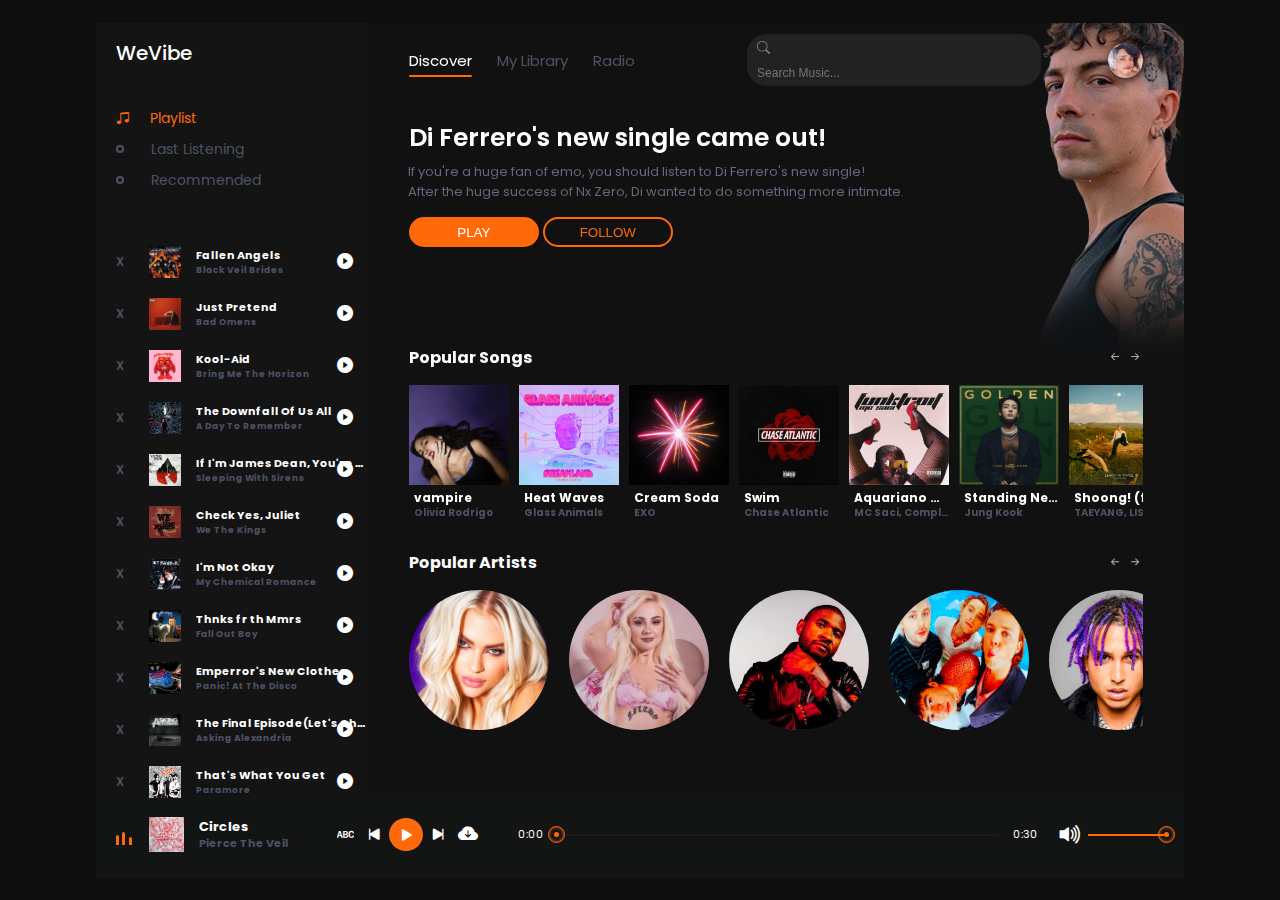
==== commit 1bdfeb58: "fixing login screen issues and rebranding the music broadcast identity to match with login screen" ====
--- a/index.html
+++ b/index.html
@@ -10,7 +10,7 @@
 <body>
         <header>
             <div class="menu_side">
-                <h1>Playlist</h1>
+                <h1>WeVibe</h1>
                 <div class="playlist">
                     <h4 class="active"><span></span><i class="bi bi-music-note-beamed"></i> Playlist</h4>
                     <h4><span></span><i class="bi bi-music-note-beamed"></i> Last Listening</h4>
--- a/style.css
+++ b/style.css
@@ -11,7 +11,7 @@
     font-family: 'Poppins', sans-serif;
     width: 100%;
     height: 100vh;
-    background: #121213;
+    background: #0e0e0e;
     display: grid;
     place-items: center;
 }
@@ -30,21 +30,21 @@
     width: 25%;
     height: 90%;
     /* border: 1px solid #fff; */
-    background: #111727;
-    box-shadow: 5px 0px 2px #090f1f;
+    background: #141414;
+    box-shadow: 5px 0px 2px #141414;
     color: #fff;
 }
 
 header .song_side {
     width: 75%;
-    background: #0b1320;
+    background: #111111;
 }
 
 header .master_play {
     width: 100%;
     height: 10%;
     /* border: 1px solid #fff; */
-    background: #111727;
+    background: #131414;
     box-shadow: 0px 3px 8px #090f1f;
 }
 
@@ -98,7 +98,7 @@
 }
 
 header .menu_side .playlist .active {
-   color: #36e2ec;
+   color: #ff690a;
 }
 
 header .menu_side .playlist .active span {
@@ -134,7 +134,7 @@
 }
 
 header .menu_side .menu_song li:hover {
-    background: rgb(105, 105, 105, .1);
+    background: rgb(118, 118, 118, .1);
 }
 
 header .menu_side .menu_song li span {
@@ -188,7 +188,7 @@
 header .master_play .wave .wave1 {
     width: 3px ;
     height: 10px;
-    background: #36e2ec;
+    background: #ff690a;
     margin-right: 3px;
     border-radius: 10px 10px 0px 0px;
     animation: unset;
@@ -291,7 +291,7 @@
     border-radius: 50%;
     padding: 1px 5px 0px 7px;
     margin: 0px 5px;
-    background: #36e2ec;
+    background: #ff690a;
 }
 
 header .master_play span {
@@ -316,7 +316,7 @@
 
 header .master_play .bar .bar2 {
     position: absolute;
-    background: #36e2ec;
+    background: #ff690a;
     width: 0%;
     height: 100%;
     top: 0;
@@ -326,7 +326,7 @@
 header .master_play .bar .dot {
     position: absolute;
     width: 5px;
-    height: 5px;background: #36e2ec;
+    height: 5px;background: #ff690a;
     border-radius: 50%;
     left: 0%;
     top: -1.5px;
@@ -338,11 +338,11 @@
     position: absolute;
     width: 15px;
     height: 15px;
-    border: 1px solid #36e2ec;
+    border: 1px solid #ff690a;
     border-radius: 50%;
     left: -6.5px;
     top: -6.3px;
-    box-shadow: inset 0px 0px 3px #36e2ec;   
+    box-shadow: inset 0px 0px 3px #ff690a;   
 }
 
 header .master_play .bar input {
@@ -384,7 +384,7 @@
 
 header .master_play .vol .vol_bar {
     position: absolute;
-    background: #36e2ec;
+    background: #ff690a;
     width: 100%;
     height: 100%;
     top: 0;
@@ -394,7 +394,7 @@
 header .master_play .vol .dot {
     position: absolute;
     width: 5px;
-    height: 5px;background: #36e2ec;
+    height: 5px;background: #ff690a;
     border-radius: 50%;
     left: 100%;
     top: -1.5px;
@@ -406,11 +406,11 @@
     position: absolute;
     width: 15px;
     height: 15px;
-    border: 1px solid #36e2ec;
+    border: 1px solid #ff690a;
     border-radius: 50%;
     left: -6px;
     top: -6.3px;
-    box-shadow: inset 0px 0px 3px #36e2ec;
+    box-shadow: inset 0px 0px 3px #ff690a;
 }
 
 header .song_side {
@@ -463,7 +463,7 @@
     position: absolute;
     width: 100%;
     height: 2.5px;
-    background: #36e2ec;
+    background: #ff690a;
     bottom: -5px;
     left: 0;
     border-radius: 20px;
@@ -549,10 +549,10 @@
 header .song_side .content .buttons button {
     width: 130px;
     height: 30px;
-    border: 2px solid #36e2ec;
+    border: 2px solid #ff690a;
     outline: none;
     border-radius: 20px;
-    background: #5adae0;
+    background: #ff690a;
     color: #fff;
     cursor: pointer;
     transition: .3s linear;
@@ -560,16 +560,16 @@
 
 header .song_side .content .buttons button:hover {
     background: none;
-    color: #36e2ec;
+    color: #ff690a;
 }
 
 header .song_side .content .buttons button:nth-child(2) {
     background: none;
-    color: #36e2ec;
+    color: #ff690a;
 }
 
 header .song_side .content .buttons button:nth-child(2):hover {
-    background: #36e2ec;
+    background: #ff690a;
     color: #fff;
 }
 
@@ -620,7 +620,7 @@
 }
 
 header .song_side .popular_song .pop_song li:hover {
-    background: rgb(105, 105, 170, .1);
+    background: rgba(118, 118, 118, 0.1);
 }
 
 header .song_side .popular_song .pop_song li .img_play {
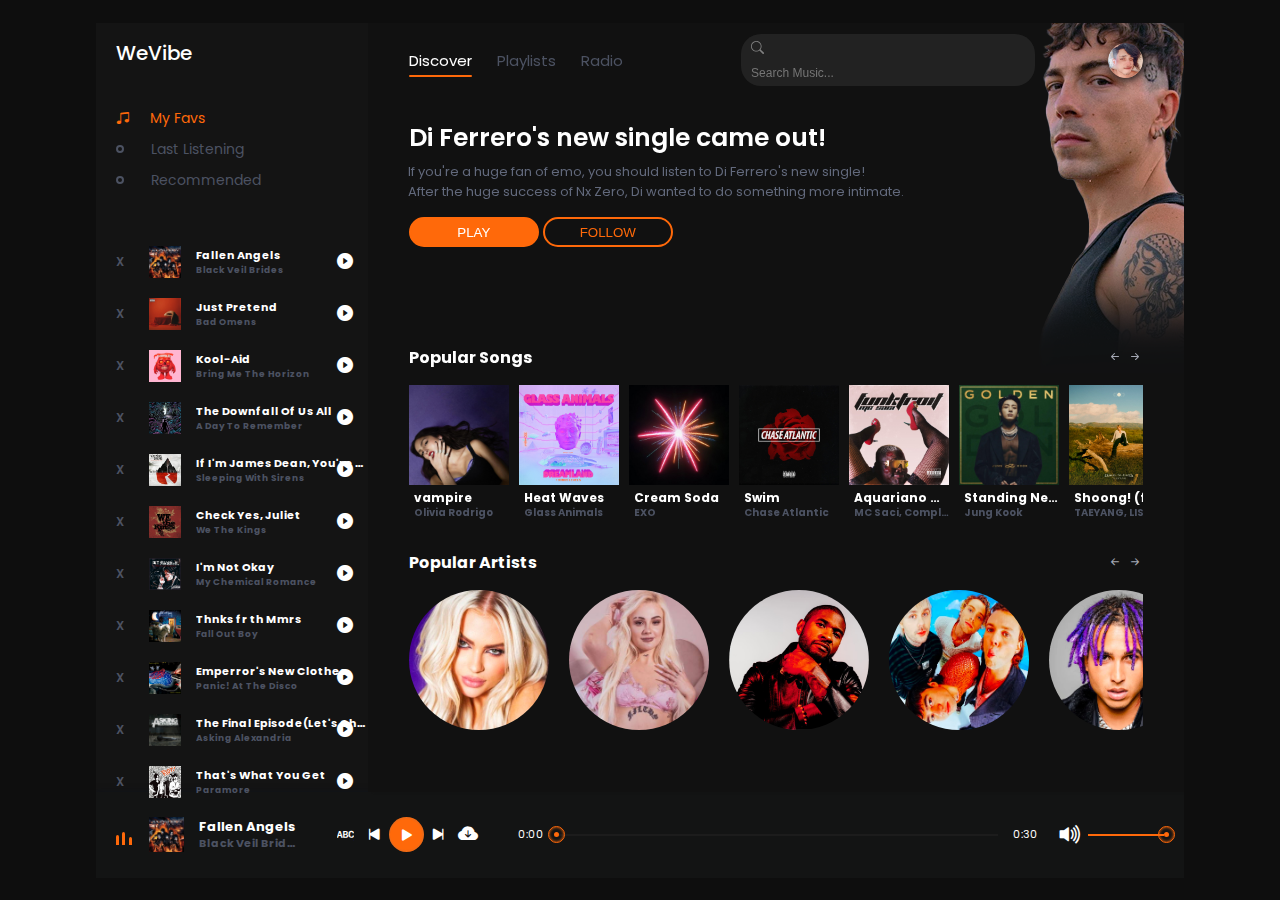
==== commit 1af55525: "fixing register screen, fixing issues in the music player and adding logout button on the profile" ====
--- a/index.html
+++ b/index.html
@@ -12,7 +12,7 @@
             <div class="menu_side">
                 <h1>WeVibe</h1>
                 <div class="playlist">
-                    <h4 class="active"><span></span><i class="bi bi-music-note-beamed"></i> Playlist</h4>
+                    <h4 class="active"><span></span><i class="bi bi-music-note-beamed"></i> My Favs</h4>
                     <h4><span></span><i class="bi bi-music-note-beamed"></i> Last Listening</h4>
                     <h4><span></span><i class="bi bi-music-note-beamed"></i> Recommended</h4>
                 </div>
@@ -185,16 +185,23 @@
                 <nav>
                     <ul>
                         <li>Discover<span></span></li>
-                        <li>My Library</li>
+                        <li>Playlists</li>
                         <li>Radio</li>
                     </ul>
                     <div class="search">
                         <i class="bi bi-search"></i>
                         <input type="text" placeholder="Search Music...">
                     </div>
-                    <div class="user">
-                        <img src="img/user.png" alt="">
-                    </div>
+
+                    <div class="main_user">
+                        <div id="menu_user">
+                            <a id="exit_button" href="home.html">Exit</a>
+                        </div>
+                        <div class="user">
+                            <img src="img/user.png" alt="">
+                        </div>
+                    </div>
+
                 </nav>
                 <div class="content">
                     <h1>Di Ferrero's new single came out! </h1>
@@ -337,29 +344,29 @@
                         </li>
                         <li class="songItem">
                             <div class="img_play">                               
-                                <img src="img/song_20.jpg" alt="">
+                                <img src="img/song_34.jpg" alt="">
                                 <i class="bi playListPlay bi-play-circle-fill" id="34"></i>
                             </div>
-                            <h5>Holiday <br>
-                                <div class="subtitle">Green Day</div>
-                            </h5>
-                        </li>
-                        <li class="songItem">
-                            <div class="img_play">                               
-                                <img src="img/song_20.jpg" alt="">
+                            <h5>YOUtopia <br>
+                                <div class="subtitle">Bring Me The Horizon</div>
+                            </h5>
+                        </li>
+                        <li class="songItem">
+                            <div class="img_play">                               
+                                <img src="img/song_35.jpg" alt="">
                                 <i class="bi playListPlay bi-play-circle-fill" id="35"></i>
                             </div>
-                            <h5>Holiday <br>
-                                <div class="subtitle">Green Day</div>
-                            </h5>
-                        </li>
-                        <li class="songItem">
-                            <div class="img_play">                               
-                                <img src="img/song_20.jpg" alt="">
+                            <h5>Therefore I Am <br>
+                                <div class="subtitle">Billie Eilish</div>
+                            </h5>
+                        </li>
+                        <li class="songItem">
+                            <div class="img_play">                               
+                                <img src="img/song_36.jpg" alt="">
                                 <i class="bi playListPlay bi-play-circle-fill" id="36"></i>
                             </div>
-                            <h5>Holiday <br>
-                                <div class="subtitle">Green Day</div>
+                            <h5>FREAK <br>
+                                <div class="subtitle">YUQI</div>
                             </h5>
                         </li>
                     </div>
@@ -424,16 +431,17 @@
                    <div class="wave1"></div> 
                    <div class="wave1"></div> 
                 </div>
-                <img src="img/song_31.jpg" alt="" id="poster_master_play">
+                <img src="img/song_1.jpg" alt="" id="poster_master_play">
                 <h5 id="title">
-                    Circles
-                    <div class="subtitle">Pierce The Veil</div>
+                    Fallen Angels
+                    <div class="subtitle">Black Veil Brides</div>
                 </h5>
                 <div class="icon">
                     <i class="bi shuffle bi-alphabet-uppercase">next</i>
                     <i class="bi bi-skip-start-fill" id="back"></i>
                     <i class="bi bi-play-fill" id="masterPlay"></i>
                     <i class="bi bi-skip-end-fill" id="next"></i>
+                    <i class="background-play-pause"></i>
                     <i class="bi bi-cloud-arrow-down-fill" id="download_music"></i>
                 </div>
                 <span id="currentStart">0:00</span>
--- a/style.css
+++ b/style.css
@@ -267,7 +267,7 @@
     align-items: center;
 }
 
-header .master_play .icon .bi {
+header .master_play .icon .bi, .background-play-pause {
     cursor: pointer;
     outline: none;
 }
@@ -291,8 +291,21 @@
     border-radius: 50%;
     padding: 1px 5px 0px 7px;
     margin: 0px 5px;
+    z-index: 101;
+}
+
+header .master_play .icon .background-play-pause{
+    width: 35px;
+    height: 35px;
+    position: absolute;
+    border: 1px solid rgba(124, 124, 124, 0.1);
+    border-radius: 50%;
+    padding: 1px 5px 0px 7px;
+    margin: 52px;
+    z-index: 100;
     background: #ff690a;
 }
+
 
 header .master_play span {
     color: #fff;
@@ -505,6 +518,12 @@
     font-size: 12px;
 }
 
+header .song_side nav .main_user {
+    display: flex;
+    justify-content: center;
+    align-items: center;
+}
+
 header .song_side nav .user {
     position: relative;
     width: 35px;
@@ -519,6 +538,30 @@
     height: 100%;
     border-radius: 50%;
     box-shadow: 2px 2px 8px #121213;
+}
+
+nav #menu_user {
+    position: absolute;
+    display: none;
+    margin-right: 10px;
+    margin-right: 90px;
+}
+
+nav #menu_user.active {
+    display: block;
+    margin-right: 10px;
+}
+
+nav #menu_user a {
+    color: #fff;
+    text-decoration: none;
+    padding: 5px 25px;
+    border-radius: 4px;
+    background: #202020;
+}
+
+nav #menu_user a:hover {
+    background: #ff690a;
 }
 
 header .song_side .content {
